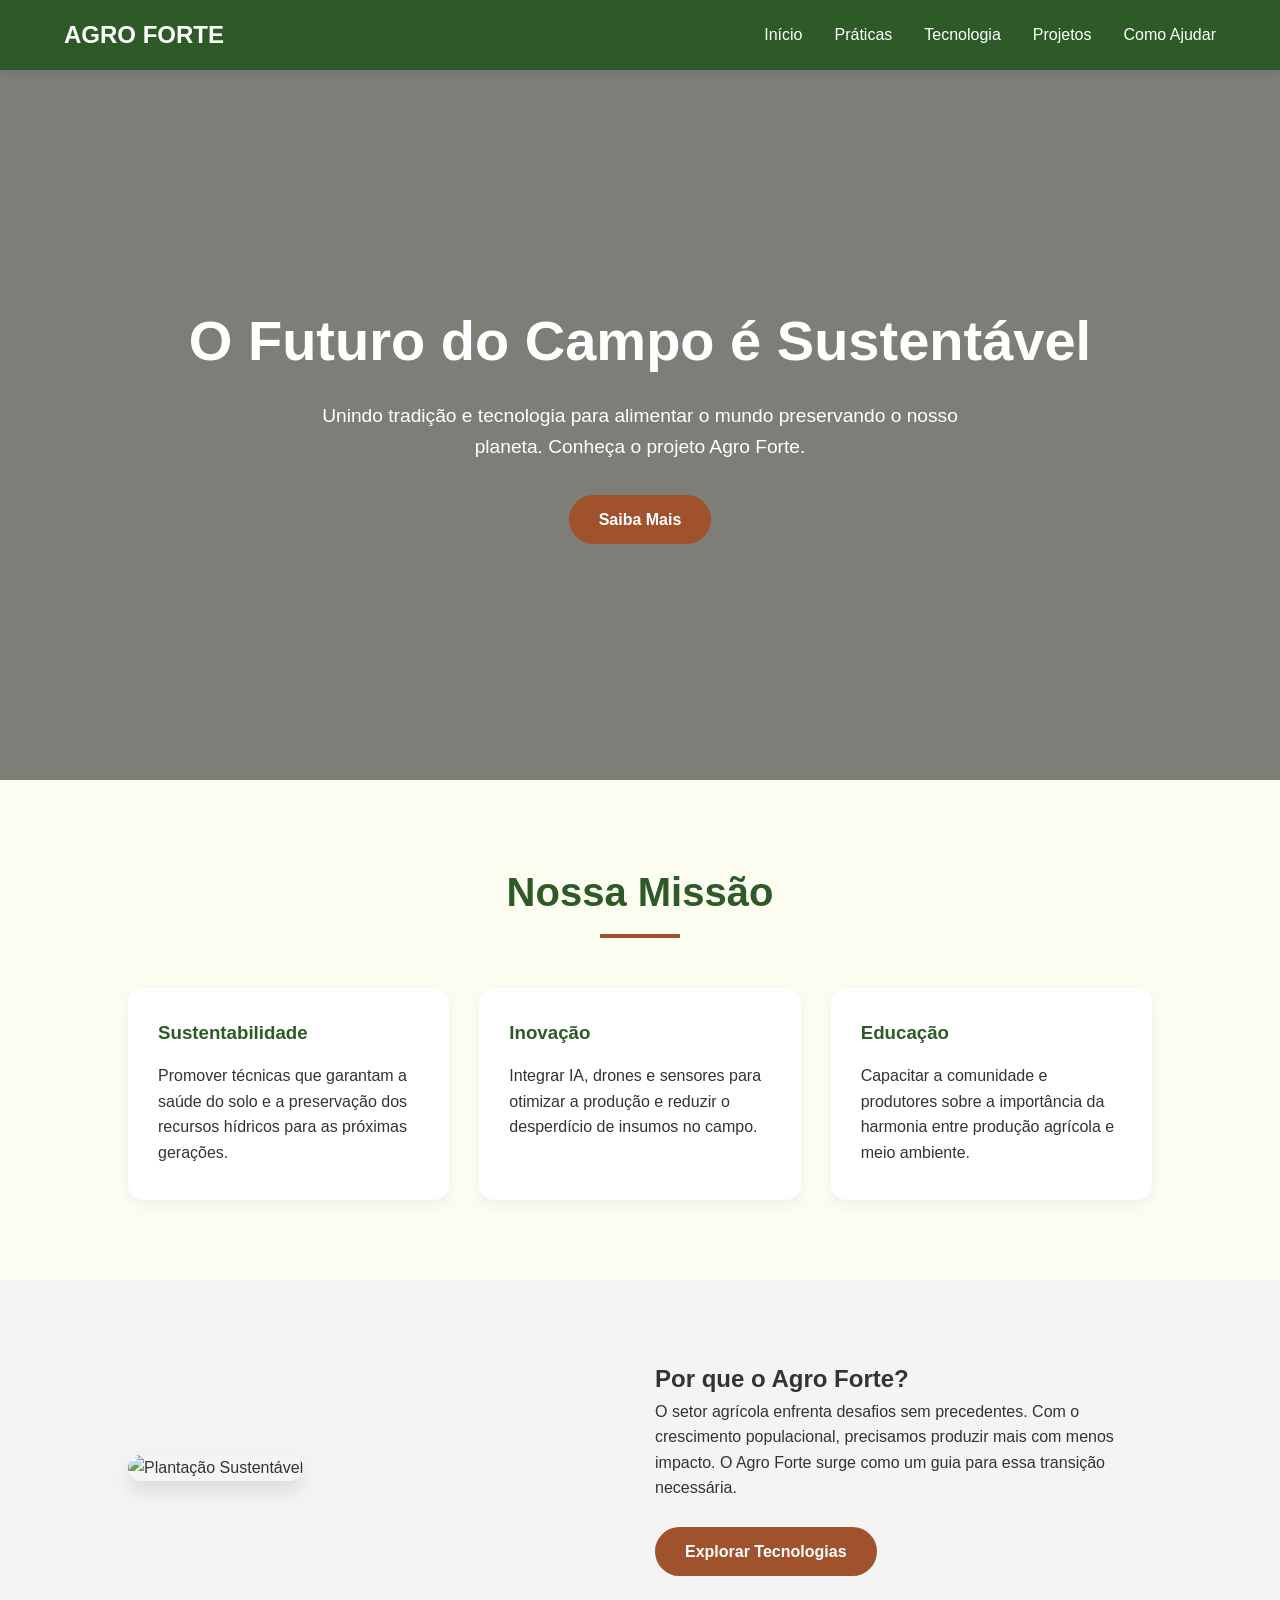
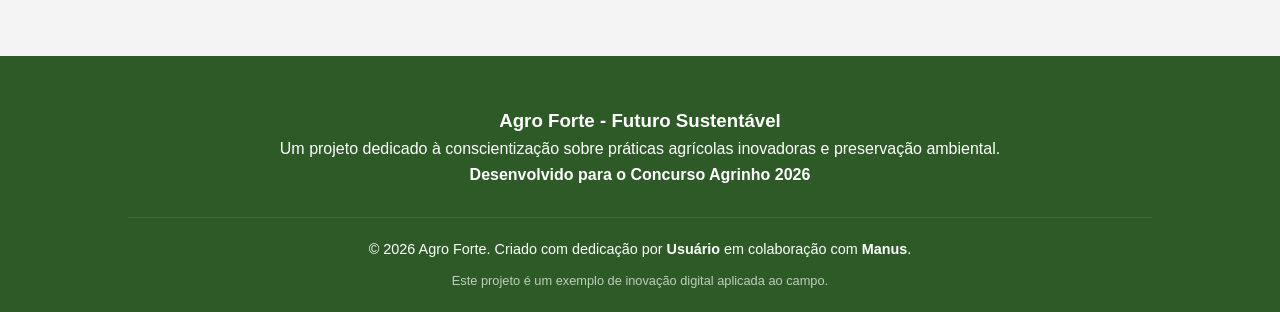
==== index.html @ 0d0064eb "Add files via upload" ====
<!DOCTYPE html>
<html lang="pt-br">
<head>
    <meta charset="UTF-8">
    <meta name="viewport" content="width=device-width, initial-scale=1.0">
    <title>Agro Forte - Futuro Sustentável</title>
    <link rel="stylesheet" href="style.css">
</head>
<body>

    <nav class="navbar">
        <a href="index.html" class="logo">AGRO FORTE</a>
        <div class="hamburger">
            <span></span>
            <span></span>
            <span></span>
        </div>
        <ul class="nav-links">
            <li><a href="index.html">Início</a></li>
            <li><a href="praticas.html">Práticas</a></li>
            <li><a href="tecnologia.html">Tecnologia</a></li>
            <li><a href="projetos.html">Projetos</a></li>
            <li><a href="ajudar.html">Como Ajudar</a></li>
        </ul>
    </nav>

    <header class="hero">
        <h1 class="reveal">O Futuro do Campo é Sustentável</h1>
        <p class="reveal">Unindo tradição e tecnologia para alimentar o mundo preservando o nosso planeta. Conheça o projeto Agro Forte.</p>
        <a href="praticas.html" class="btn reveal">Saiba Mais</a>
    </header>

    <section id="sobre">
        <div class="section-title reveal">
            <h2>Nossa Missão</h2>
            <div class="underline"></div>
        </div>
        <div class="grid">
            <div class="card reveal">
                <h3>Sustentabilidade</h3>
                <p>Promover técnicas que garantam a saúde do solo e a preservação dos recursos hídricos para as próximas gerações.</p>
            </div>
            <div class="card reveal">
                <h3>Inovação</h3>
                <p>Integrar IA, drones e sensores para otimizar a produção e reduzir o desperdício de insumos no campo.</p>
            </div>
            <div class="card reveal">
                <h3>Educação</h3>
                <p>Capacitar a comunidade e produtores sobre a importância da harmonia entre produção agrícola e meio ambiente.</p>
            </div>
        </div>
    </section>

    <section id="destaque" style="background-color: var(--gray-bg);">
        <div class="grid" style="align-items: center;">
            <div class="reveal">
                <img src="https://images.unsplash.com/photo-1523348837708-15d4a09cfac2?auto=format&fit=crop&q=80&w=600" alt="Plantação Sustentável" style="width: 100%; border-radius: 20px; box-shadow: 0 10px 20px rgba(0,0,0,0.1);">
            </div>
            <div class="reveal">
                <h2>Por que o Agro Forte?</h2>
                <p>O setor agrícola enfrenta desafios sem precedentes. Com o crescimento populacional, precisamos produzir mais com menos impacto. O Agro Forte surge como um guia para essa transição necessária.</p>
                <br>
                <a href="tecnologia.html" class="btn">Explorar Tecnologias</a>
            </div>
        </div>
    </section>

    <footer>
        <div class="footer-content">
            <h3>Agro Forte - Futuro Sustentável</h3>
            <p>Um projeto dedicado à conscientização sobre práticas agrícolas inovadoras e preservação ambiental.</p>
            <p><strong>Desenvolvido para o Concurso Agrinho 2026</strong></p>
        </div>
        <div class="footer-bottom">
            <p>&copy; 2026 Agro Forte. Criado com dedicação por <strong>Usuário</strong> em colaboração com <strong>Manus</strong>.</p>
            <p style="font-size: 0.8rem; margin-top: 10px; opacity: 0.7;">Este projeto é um exemplo de inovação digital aplicada ao campo.</p>
        </div>
    </footer>

    <script src="script.js"></script>
</body>
</html>
---- style.css ----
/* 
   Agro Forte - Futuro Sustentável
   CSS Centralizado e Moderno
*/

:root {
    --primary-color: #2d5a27; /* Verde Oliva Escuro */
    --secondary-color: #556b2f; /* Verde Oliva */
    --accent-color: #a0522d; /* Marrom Argila */
    --bg-light: #fdfcf0; /* Off-white / Creme claro */
    --text-dark: #333333;
    --text-light: #ffffff;
    --gray-bg: #f4f4f4;
    --transition: all 0.3s ease;
}

* {
    margin: 0;
    padding: 0;
    box-sizing: border-box;
    font-family: 'Segoe UI', Tahoma, Geneva, Verdana, sans-serif;
}

body {
    background-color: var(--bg-light);
    color: var(--text-dark);
    line-height: 1.6;
    overflow-x: hidden;
}

/* Navbar */
.navbar {
    position: fixed;
    top: 0;
    width: 100%;
    background-color: var(--primary-color);
    padding: 1rem 5%;
    display: flex;
    justify-content: space-between;
    align-items: center;
    z-index: 1000;
    box-shadow: 0 2px 10px rgba(0,0,0,0.1);
}

.logo {
    color: var(--text-light);
    font-size: 1.5rem;
    font-weight: bold;
    text-decoration: none;
    display: flex;
    align-items: center;
}

.nav-links {
    display: flex;
    list-style: none;
}

.nav-links li {
    margin-left: 2rem;
}

.nav-links a {
    color: var(--text-light);
    text-decoration: none;
    font-weight: 500;
    transition: var(--transition);
}

.nav-links a:hover {
    color: #c5e1a5;
}

/* Mobile Menu */
.hamburger {
    display: none;
    cursor: pointer;
    flex-direction: column;
    gap: 5px;
}

.hamburger span {
    width: 25px;
    height: 3px;
    background-color: var(--text-light);
    border-radius: 2px;
}

/* Hero Section */
.hero {
    height: 80vh;
    background: linear-gradient(rgba(0,0,0,0.5), rgba(0,0,0,0.5)), url('https://images.unsplash.com/photo-1500382017468-9049fed747ef?auto=format&fit=crop&q=80&w=1600') center/cover no-repeat;
    display: flex;
    flex-direction: column;
    justify-content: center;
    align-items: center;
    text-align: center;
    color: var(--text-light);
    padding: 0 20px;
    margin-top: 60px;
}

.hero h1 {
    font-size: 3.5rem;
    margin-bottom: 1rem;
}

.hero p {
    font-size: 1.2rem;
    max-width: 700px;
    margin-bottom: 2rem;
}

/* Sections */
section {
    padding: 80px 10%;
}

.section-title {
    text-align: center;
    margin-bottom: 50px;
}

.section-title h2 {
    font-size: 2.5rem;
    color: var(--primary-color);
    margin-bottom: 10px;
}

.section-title .underline {
    width: 80px;
    height: 4px;
    background-color: var(--accent-color);
    margin: 0 auto;
}

/* Cards Grid */
.grid {
    display: grid;
    grid-template-columns: repeat(auto-fit, minmax(300px, 1fr));
    gap: 30px;
}

.card {
    background: white;
    padding: 30px;
    border-radius: 15px;
    box-shadow: 0 5px 15px rgba(0,0,0,0.05);
    transition: var(--transition);
    border-bottom: 5px solid transparent;
}

.card:hover {
    transform: translateY(-10px);
    box-shadow: 0 10px 25px rgba(0,0,0,0.1);
    border-bottom: 5px solid var(--secondary-color);
}

.card h3 {
    color: var(--primary-color);
    margin-bottom: 15px;
}

/* Scroll Animation Classes */
.reveal {
    opacity: 0;
    transform: translateY(30px);
    transition: all 0.8s ease-out;
}

.reveal.active {
    opacity: 1;
    transform: translateY(0);
}

/* Buttons */
.btn {
    display: inline-block;
    padding: 12px 30px;
    background-color: var(--accent-color);
    color: white;
    text-decoration: none;
    border-radius: 30px;
    font-weight: bold;
    transition: var(--transition);
    border: none;
    cursor: pointer;
}

.btn:hover {
    background-color: #8b4513;
    transform: scale(1.05);
}

/* Footer */
footer {
    background-color: var(--primary-color);
    color: white;
    padding: 50px 10% 20px;
    text-align: center;
}

.footer-content {
    margin-bottom: 30px;
}

.footer-bottom {
    border-top: 1px solid rgba(255,255,255,0.1);
    padding-top: 20px;
    font-size: 0.9rem;
}

/* Calculator / Quiz Styles */
.interactive-container {
    max-width: 600px;
    margin: 0 auto;
    background: white;
    padding: 40px;
    border-radius: 20px;
    box-shadow: 0 10px 30px rgba(0,0,0,0.1);
}

.form-group {
    margin-bottom: 20px;
}

.form-group label {
    display: block;
    margin-bottom: 8px;
    font-weight: bold;
}

.form-group input, .form-group select {
    width: 100%;
    padding: 12px;
    border: 1px solid #ddd;
    border-radius: 8px;
}

#result {
    margin-top: 30px;
    padding: 20px;
    background-color: var(--gray-bg);
    border-radius: 10px;
    display: none;
}

/* Responsive */
@media (max-width: 768px) {
    .nav-links {
        display: none;
        flex-direction: column;
        position: absolute;
        top: 60px;
        right: 0;
        width: 100%;
        background-color: var(--primary-color);
        padding: 20px;
        text-align: center;
    }

    .nav-links.active {
        display: flex;
    }

    .nav-links li {
        margin: 15px 0;
    }

    .hamburger {
        display: flex;
    }

    .hero h1 {
        font-size: 2.5rem;
    }
}
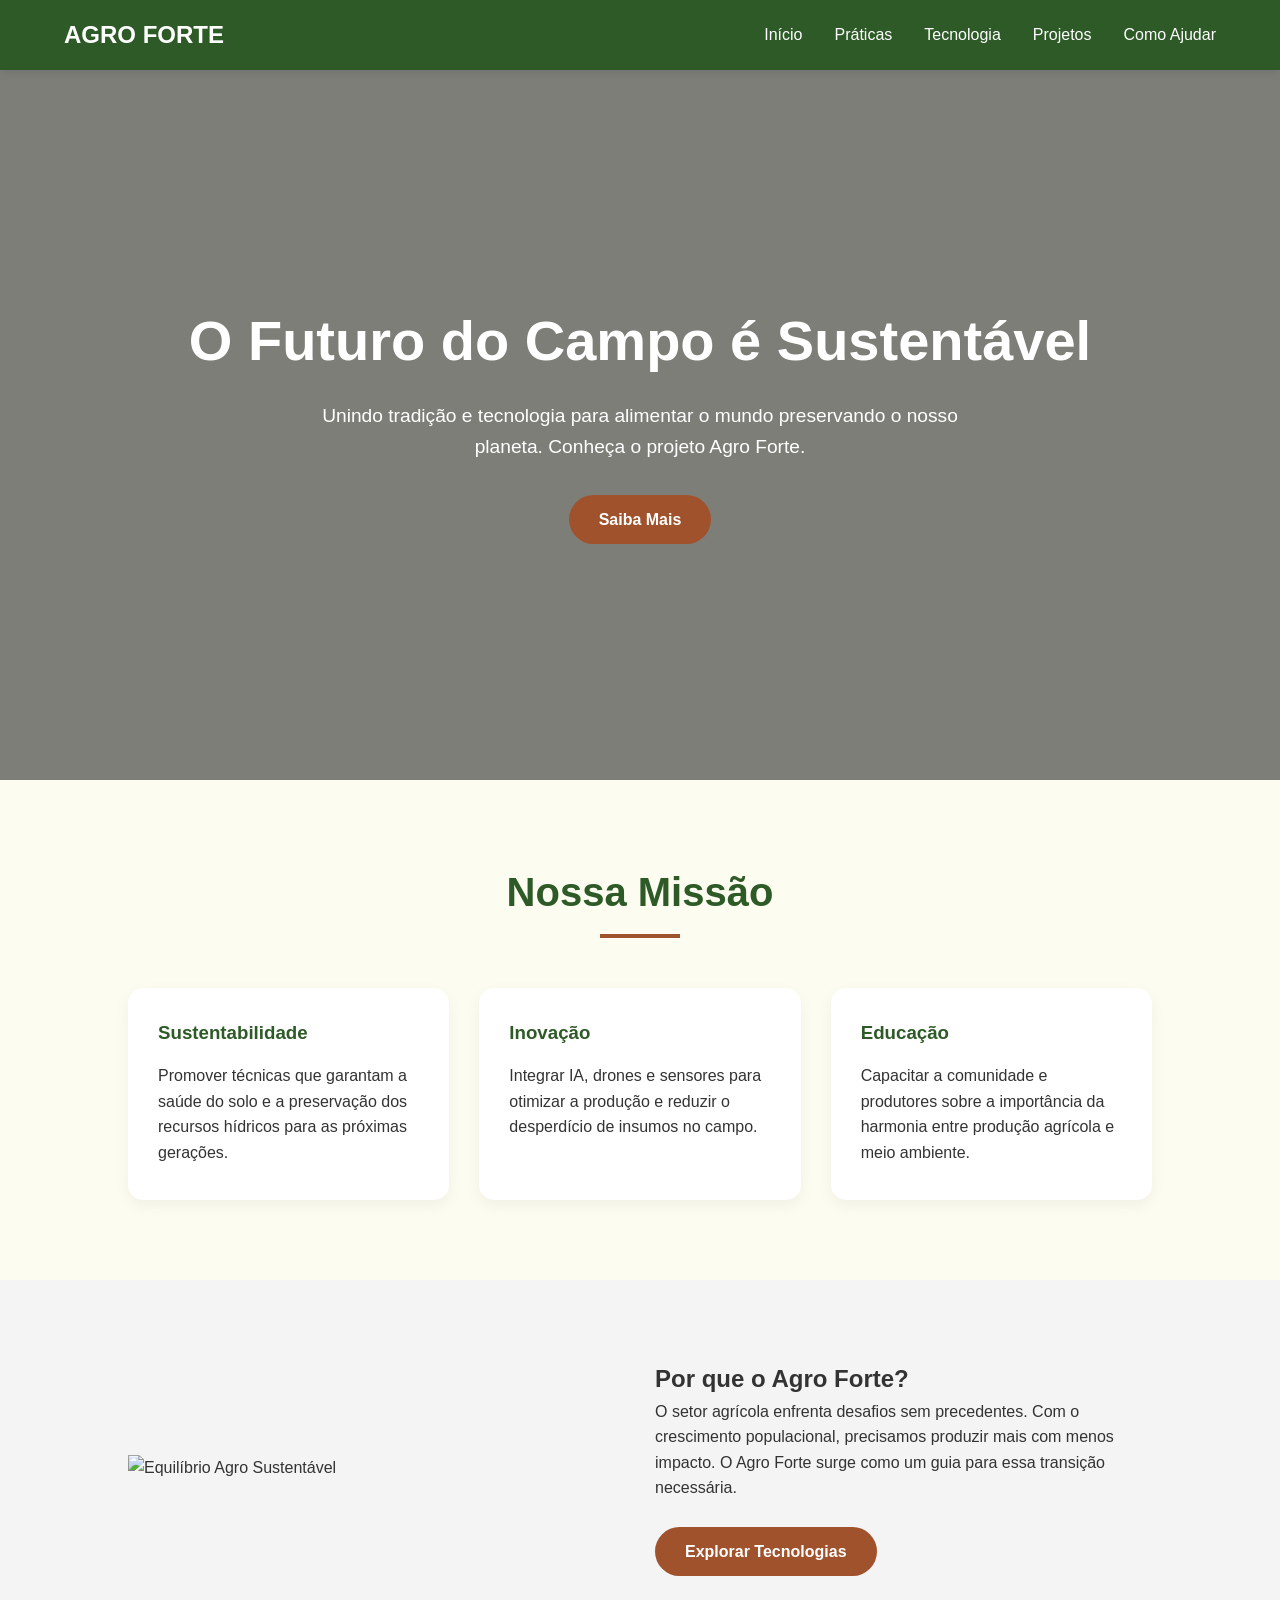
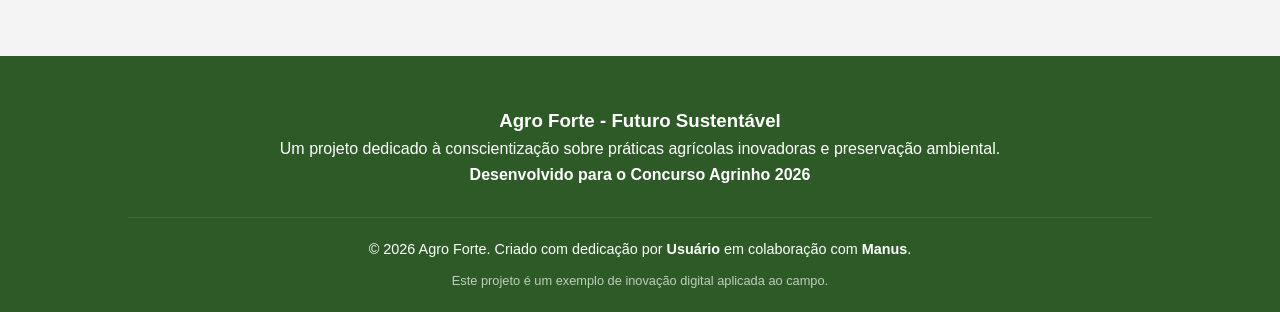
==== commit 8b9bf5b5: "Add files via upload" ====
--- a/index.html
+++ b/index.html
@@ -54,7 +54,9 @@
     <section id="destaque" style="background-color: var(--gray-bg);">
         <div class="grid" style="align-items: center;">
             <div class="reveal">
-                <img src="https://images.unsplash.com/photo-1523348837708-15d4a09cfac2?auto=format&fit=crop&q=80&w=600" alt="Plantação Sustentável" style="width: 100%; border-radius: 20px; box-shadow: 0 10px 20px rgba(0,0,0,0.1);">
+                <div class="image-container">
+                    <img src="https://d2xsxph8kpxj0f.cloudfront.net/310519663530754448/DaFzizqxFmYfGkJ7wK9QRk/equilibrio-KEqeewbUiBtjwLhkDykcZx.webp" alt="Equilíbrio Agro Sustentável" class="featured-image">
+                </div>
             </div>
             <div class="reveal">
                 <h2>Por que o Agro Forte?</h2>
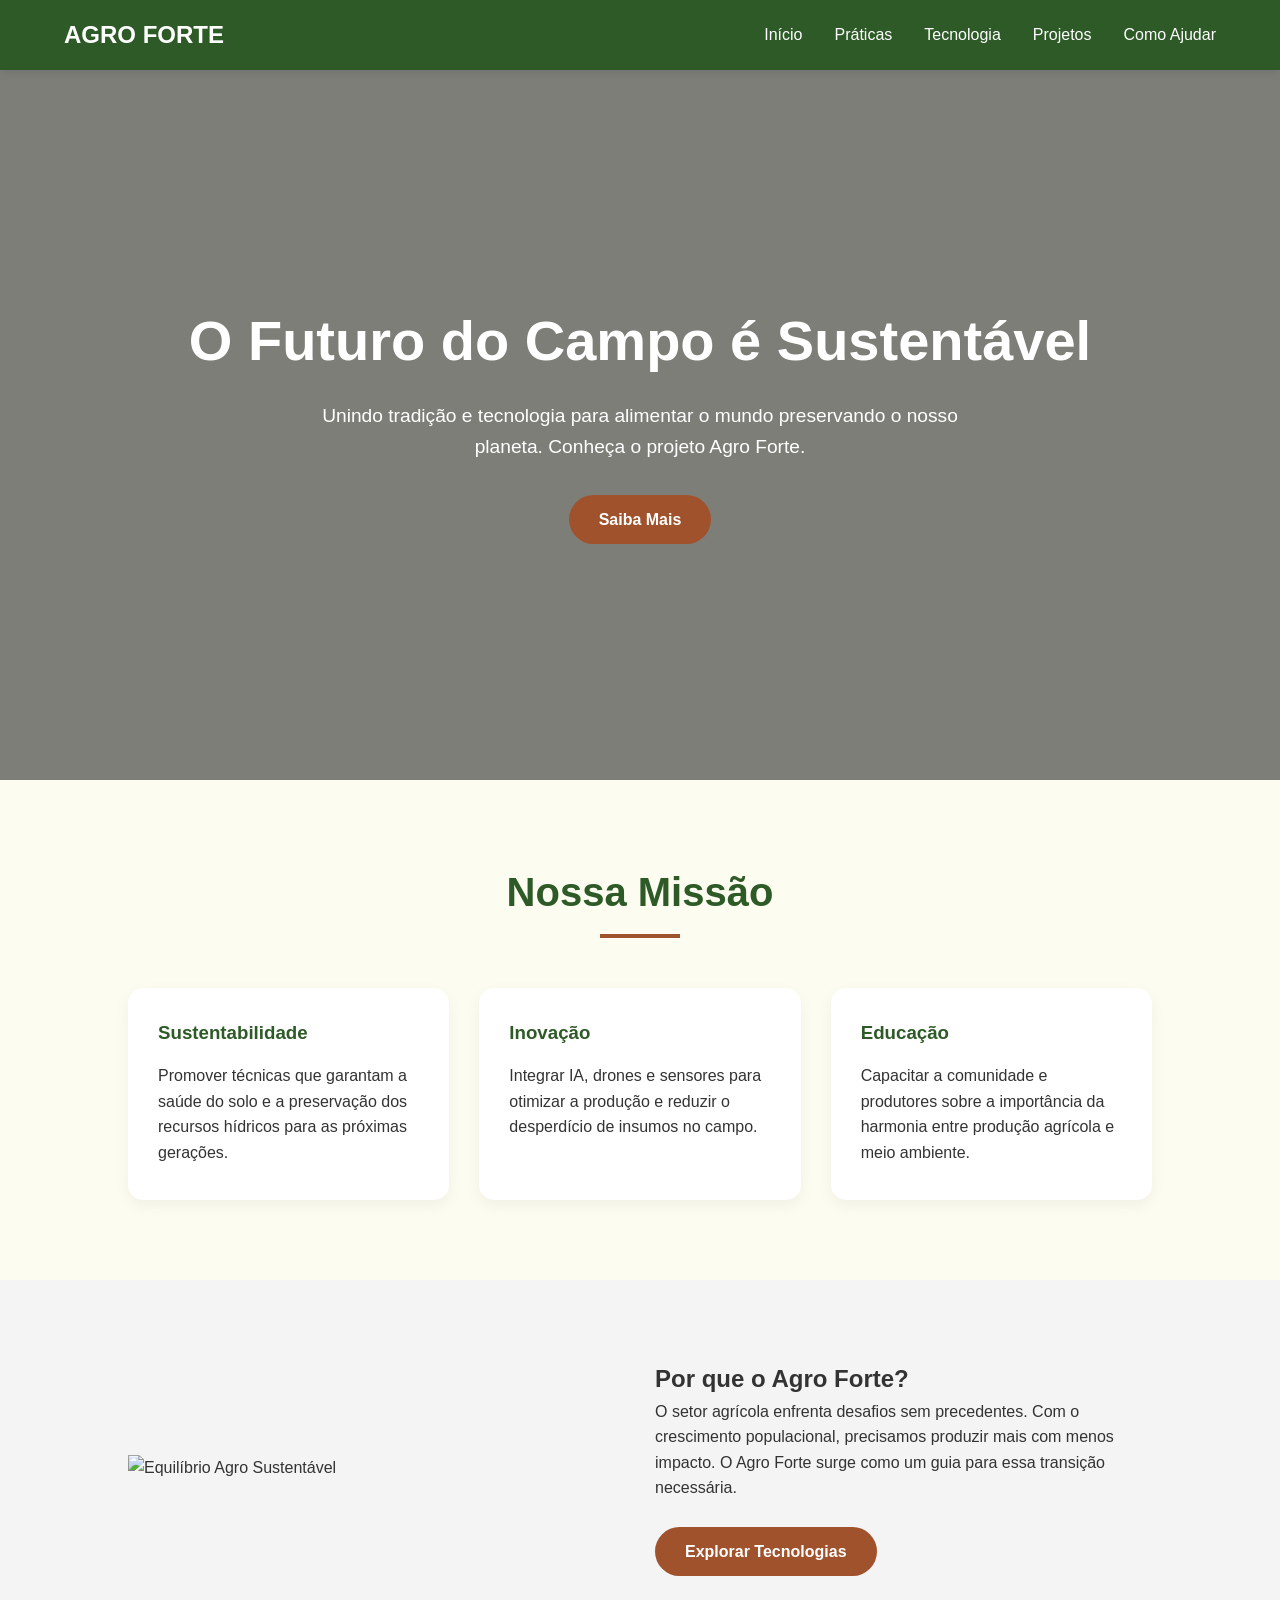
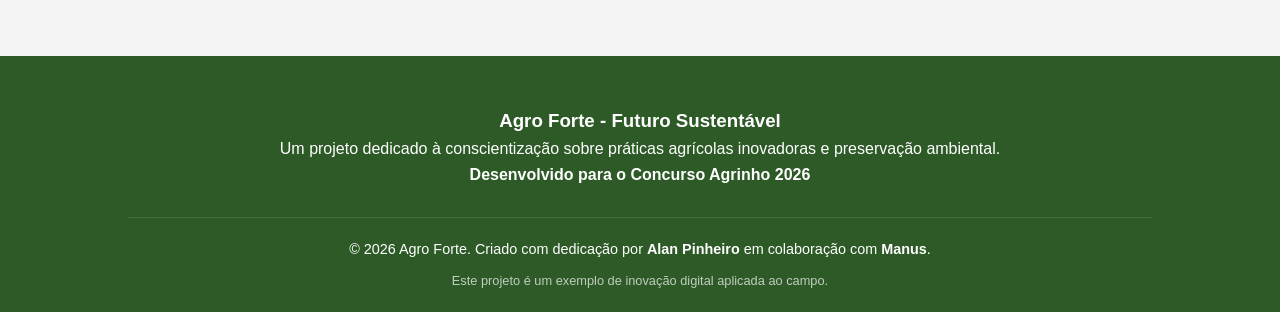
==== commit 8ff4a414: "Update index.html" ====
--- a/index.html
+++ b/index.html
@@ -74,7 +74,7 @@
             <p><strong>Desenvolvido para o Concurso Agrinho 2026</strong></p>
         </div>
         <div class="footer-bottom">
-            <p>&copy; 2026 Agro Forte. Criado com dedicação por <strong>Usuário</strong> em colaboração com <strong>Manus</strong>.</p>
+            <p>&copy; 2026 Agro Forte. Criado com dedicação por <strong>Alan Pinheiro</strong> em colaboração com <strong>Manus</strong>.</p>
             <p style="font-size: 0.8rem; margin-top: 10px; opacity: 0.7;">Este projeto é um exemplo de inovação digital aplicada ao campo.</p>
         </div>
     </footer>
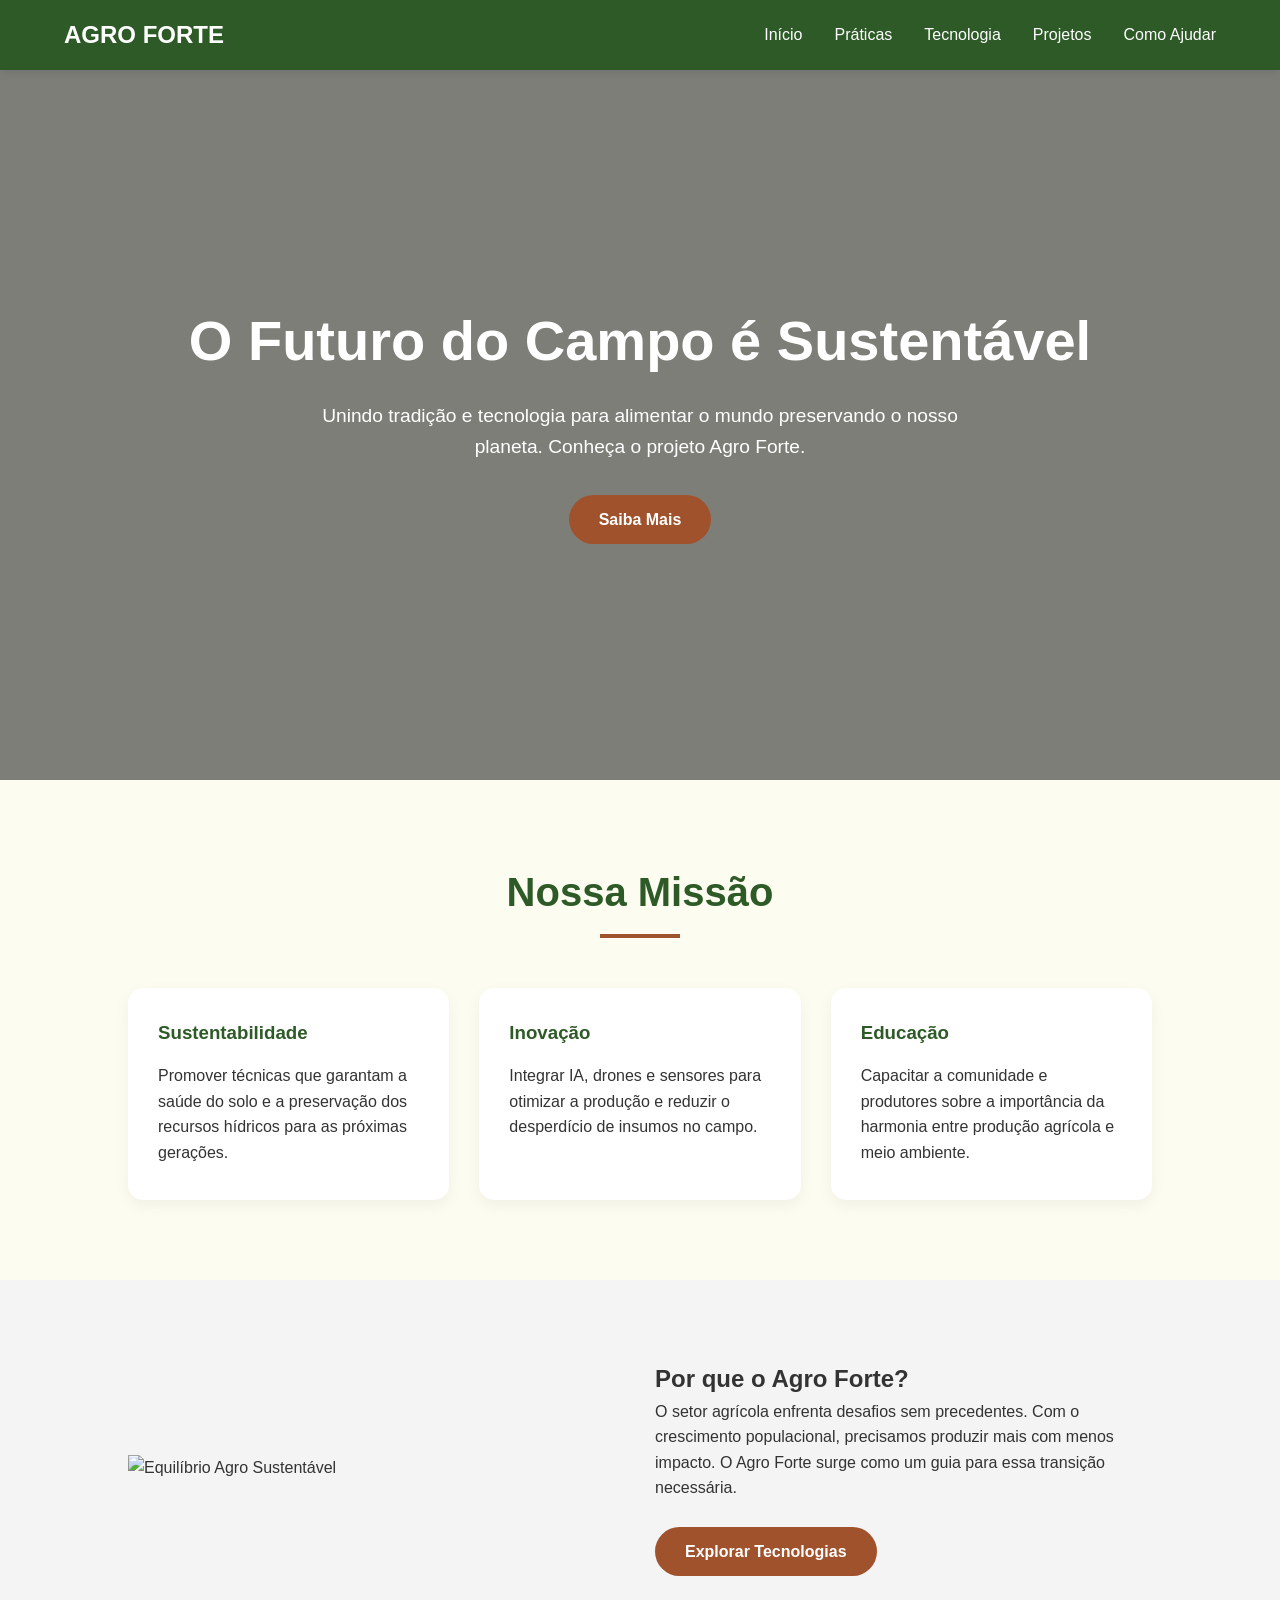
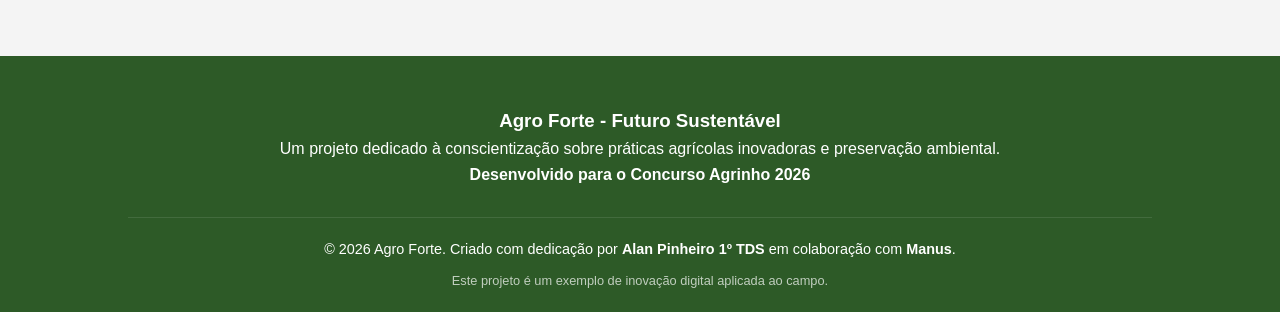
==== commit ae4b18d9: "Update footer text with new contributor information" ====
--- a/index.html
+++ b/index.html
@@ -74,7 +74,7 @@
             <p><strong>Desenvolvido para o Concurso Agrinho 2026</strong></p>
         </div>
         <div class="footer-bottom">
-            <p>&copy; 2026 Agro Forte. Criado com dedicação por <strong>Alan Pinheiro</strong> em colaboração com <strong>Manus</strong>.</p>
+            <p>&copy; 2026 Agro Forte. Criado com dedicação por <strong>Alan Pinheiro 1º TDS</strong> em colaboração com <strong>Manus</strong>.</p>
             <p style="font-size: 0.8rem; margin-top: 10px; opacity: 0.7;">Este projeto é um exemplo de inovação digital aplicada ao campo.</p>
         </div>
     </footer>
